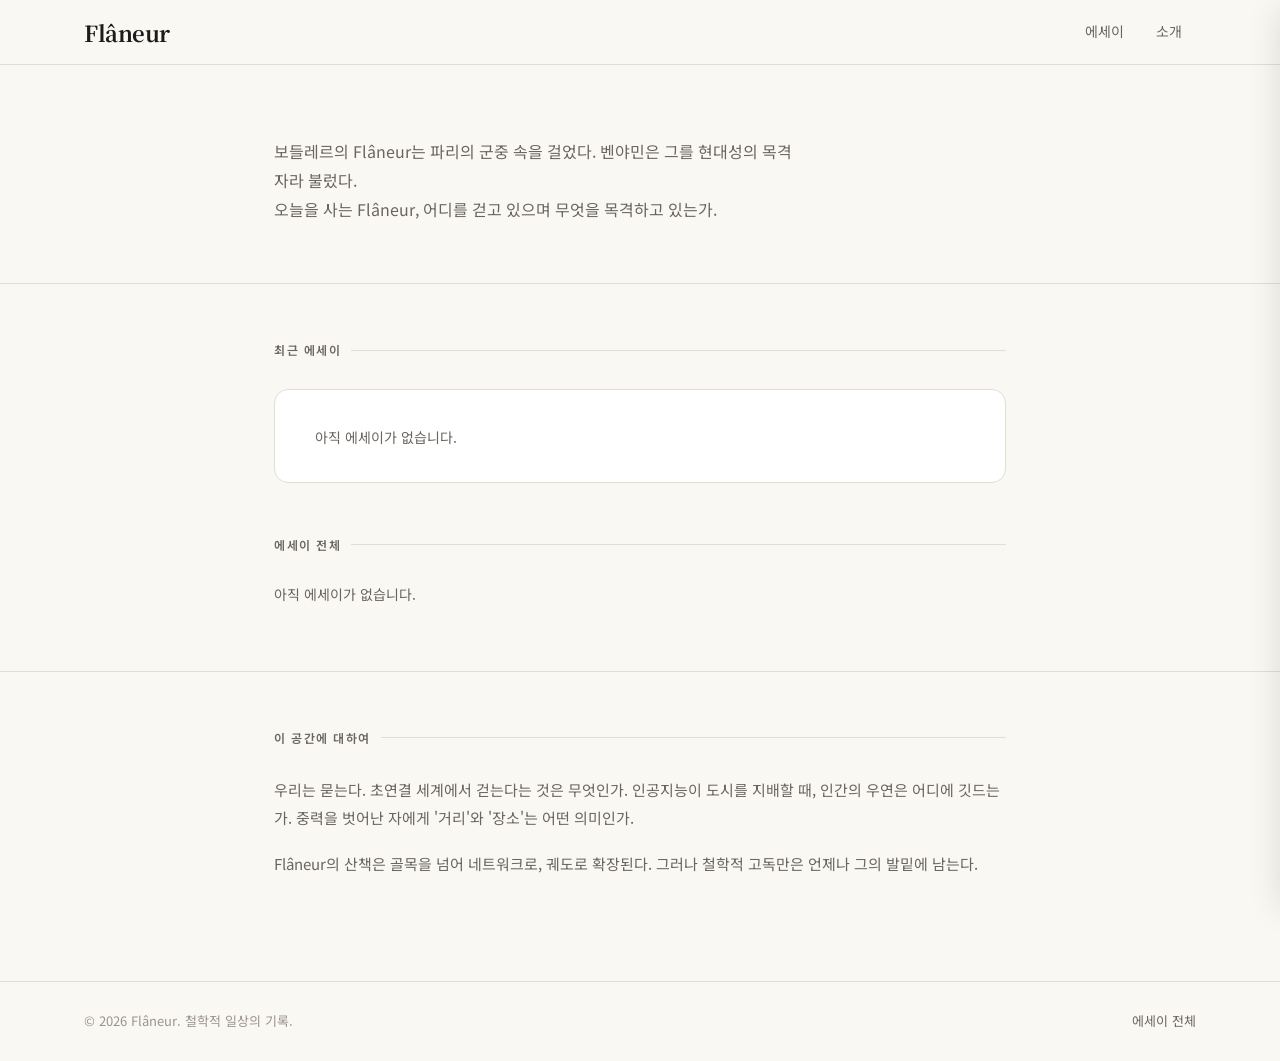
==== index.html @ 1e52bfc0 "자동 커밋 — 2026-04-05 10:35" ====
<!DOCTYPE html>
<html lang="ko">
<head>
  <meta charset="UTF-8">
  <meta name="viewport" content="width=device-width, initial-scale=1.0">
  <title>Flâneur — 철학적 일상의 기록</title>
  <meta name="description" content="일상과 철학이 만나는 곳. 한 사람의 철학적 산책 기록.">
  <link rel="stylesheet" href="css/style.css">
</head>
<body>

<!-- ── 헤더 ── -->
<header class="site-header">
  <div class="container">
    <button class="site-logo" id="logo-btn" title="로고를 3번 클릭하면 운영자 모드">
      <span class="site-logo__kr">Flâneur</span>
    </button>

    <!-- 공개 네비게이션 -->
    <nav class="site-nav" id="nav-public">
      <a href="#essay-archive" class="nav-link">에세이</a>
      <a href="#about" class="nav-link">소개</a>
    </nav>

    <!-- 운영자 네비게이션 (숨김) -->
    <nav class="site-nav" id="nav-owner" style="display:none">
      <span class="owner-badge">운영자 모드</span>
      <a href="index.html" class="nav-link active">이번 주</a>
      <a href="essay.html" class="nav-link nav-link--essay">에세이</a>
      <a href="write.html" class="nav-link">✍ 쓰기</a>
      <a href="admin.html" class="nav-link">관리</a>
      <button id="nav-saved" class="nav-link">저장함</button>
      <button id="exit-owner-btn" class="nav-link nav-link--exit">나가기</button>
    </nav>
  </div>
</header>

<!-- ══════════════════════════════════════════
     공개 화면 (방문자 기본)
══════════════════════════════════════════ -->
<div id="public-view">

  <!-- 인트로 -->
  <section class="flaneur-intro">
    <div class="container--narrow">
      <p class="flaneur-intro__desc">
        보들레르의 Flâneur는 파리의 군중 속을 걸었다. 벤야민은 그를 현대성의 목격자라 불렀다.
      </p>
      <p class="flaneur-intro__desc">
        오늘을 사는 Flâneur, 어디를 걷고 있으며 무엇을 목격하고 있는가.
      </p>
    </div>
  </section>

  <!-- 최신 에세이 -->
  <section class="latest-essay-section">
    <div class="container--narrow">
      <div class="section-label">
        <span class="section-label__title">최근 에세이</span>
        <div class="section-label__line"></div>
      </div>
      <div id="latest-essay-card" class="latest-essay-card">
        <div class="latest-essay-card__skeleton">불러오는 중…</div>
      </div>
    </div>
  </section>

  <!-- 에세이 아카이브 -->
  <section class="essay-archive-section" id="essay-archive">
    <div class="container--narrow">
      <div class="section-label">
        <span class="section-label__title">에세이 전체</span>
        <div class="section-label__line"></div>
      </div>
      <div id="essay-archive-list">
        <div style="color:var(--text-muted);font-size:14px;padding:20px 0">불러오는 중…</div>
      </div>
    </div>
  </section>

  <!-- 소개 -->
  <section class="about-section" id="about">
    <div class="container--narrow">
      <div class="section-label">
        <span class="section-label__title">이 공간에 대하여</span>
        <div class="section-label__line"></div>
      </div>
      <div class="about-text">
        <p>우리는 묻는다. 초연결 세계에서 걷는다는 것은 무엇인가. 인공지능이 도시를 지배할 때, 인간의 우연은 어디에 깃드는가. 중력을 벗어난 자에게 '거리'와 '장소'는 어떤 의미인가.</p>
        <p>Flâneur의 산책은 골목을 넘어 네트워크로, 궤도로 확장된다. 그러나 철학적 고독만은 언제나 그의 발밑에 남는다.</p>
      </div>
    </div>
  </section>

</div><!-- /public-view -->


<!-- ══════════════════════════════════════════
     운영자 화면 (PIN 인증 후)
══════════════════════════════════════════ -->
<div id="owner-view" style="display:none">

  <!-- 히어로 -->
  <section class="hero">
    <div class="container">
      <div class="hero__week" id="hero-week"></div>
      <h1 class="hero__theme" id="hero-theme"></h1>
      <p class="hero__sub">월요일부터 금요일까지, 소스에서 수집된 이번 주 소식입니다.</p>
      <div class="hero__meta">
        <span class="hero__count" id="hero-count"></span>
        <button class="saved-badge" id="saved-badge" style="display:none">
          <span>★</span><span>저장한 내용</span>
          <span class="count">0</span><span>개</span>
        </button>
      </div>
    </div>
  </section>

  <main>
    <div class="container">
      <!-- 요일 탭 -->
      <div class="day-tabs">
        <div class="day-tabs__list" id="day-tabs"></div>
      </div>

      <!-- 뉴스 그리드 -->
      <section class="news-section">
        <div class="news-grid" id="news-grid">
          <div class="empty-state">
            <div class="empty-state__icon">⏳</div>
            <div class="empty-state__text">소식을 불러오는 중입니다…</div>
          </div>
        </div>
      </section>

      <!-- 에세이 미리보기 -->
      <section class="essay-section">
        <div class="section-label">
          <span class="section-label__title">이번 주 에세이</span>
          <div class="section-label__line"></div>
        </div>
        <div class="essay-card" id="essay-card">
          <div class="essay-card__content">
            <div class="essay-card__label"></div>
            <h2 class="essay-card__title"></h2>
            <p class="essay-card__subtitle"></p>
            <p class="essay-card__excerpt"></p>
            <div class="essay-card__meta"></div>
          </div>
          <div class="essay-card__arrow">→</div>
        </div>
      </section>
    </div>
  </main>

</div><!-- /owner-view -->


<!-- ── 뉴스 모달 ── -->
<div class="modal-overlay" id="modal-overlay" role="dialog" aria-modal="true">
  <div class="modal">
    <button class="modal-close" id="modal-close">✕</button>
    <div class="modal-meta">
      <span class="modal-day"></span>
      <span style="color:var(--border)">·</span>
      <span class="modal-source"></span>
    </div>
    <h2 class="modal-title"></h2>
    <div class="modal-body"></div>
    <div class="modal-actions">
      <button class="btn btn--primary" id="modal-source-btn">원문 보기 →</button>
      <button class="btn btn--ghost" onclick="document.getElementById('modal-overlay').classList.remove('open');document.body.style.overflow=''">닫기</button>
    </div>
  </div>
</div>

<!-- ── 구절 저장 툴팁 ── -->
<div class="clip-tooltip" id="clip-tooltip" style="display:none">
  <button id="clip-save-btn">✦ 구절 저장</button>
</div>

<!-- ── 저장함 패널 ── -->
<aside class="saved-panel" id="saved-panel">
  <div class="saved-panel__header">
    <h2 class="saved-panel__title">저장한 내용</h2>
    <button class="modal-close" id="saved-panel-close">✕</button>
  </div>
  <div class="saved-panel__body" id="saved-panel-body">
    <div class="saved-empty">아직 저장한 내용이 없습니다.</div>
  </div>
  <div class="saved-panel__footer">
    <a href="saved.html" class="btn btn--outline" style="width:100%;justify-content:center">저장 목록 전체 보기</a>
  </div>
</aside>

<!-- ── PIN 모달 ── -->
<div class="pin-overlay" id="pin-overlay">
  <div class="pin-modal">
    <button class="modal-close" id="pin-close">✕</button>
    <div class="pin-modal__icon">🗝</div>
    <h2 class="pin-modal__title">운영자 모드</h2>
    <p class="pin-modal__desc">PIN을 입력하면 이번 주 소식 피드를 볼 수 있습니다.</p>
    <input type="password" class="pin-input" id="pin-input"
      placeholder="PIN 입력" maxlength="8" inputmode="numeric" autocomplete="off">
    <p class="pin-error" id="pin-error"></p>
    <button class="btn btn--primary" id="pin-submit" style="width:100%;justify-content:center">확인</button>
  </div>
</div>

<!-- ── 푸터 ── -->
<footer class="site-footer">
  <div class="container">
    <p class="footer-copy">© 2026 Flâneur. 철학적 일상의 기록.</p>
    <nav class="footer-nav">
      <a href="essay.html">에세이 전체</a>
    </nav>
  </div>
</footer>

<div class="toast" id="toast"></div>

<script src="js/main.js"></script>
</body>
</html>
---- css/style.css ----
/* =========================================
   플라뇌르 — 글로벌 스타일
   ========================================= */

@import url('https://fonts.googleapis.com/css2?family=Noto+Serif+KR:wght@400;600;700&family=Noto+Sans+KR:wght@300;400;500&display=swap');

:root {
  --bg:         #faf8f3;
  --bg-card:    #ffffff;
  --bg-subtle:  #f2efe8;
  --text:       #1c1c1c;
  --text-muted: #6b6560;
  --text-light: #9b948c;
  --accent:     #2d5a27;
  --accent-lt:  #4a7c43;
  --gold:       #8b6914;
  --gold-lt:    #c4951e;
  --border:     #e2ddd5;
  --border-lt:  #ede9e1;
  --france:     #002395;
  --germany:    #d00;
  --italy:      #009246;
  --uk:         #012169;
  --usa:        #b22234;
  --essay:      #5c3d8f;
  --shadow-sm:  0 1px 4px rgba(0,0,0,.06);
  --shadow:     0 4px 16px rgba(0,0,0,.08);
  --shadow-lg:  0 8px 32px rgba(0,0,0,.12);
  --radius:     8px;
  --radius-lg:  14px;
  --font-serif: 'Noto Serif KR', Georgia, serif;
  --font-sans:  'Noto Sans KR', system-ui, sans-serif;
  --transition: 0.2s ease;
}

*, *::before, *::after { box-sizing: border-box; margin: 0; padding: 0; }

html { scroll-behavior: smooth; }

body {
  font-family: var(--font-sans);
  background: var(--bg);
  color: var(--text);
  line-height: 1.7;
  font-size: 15px;
  -webkit-font-smoothing: antialiased;
}

a { color: inherit; text-decoration: none; }
button { cursor: pointer; border: none; background: none; font-family: inherit; }
img { max-width: 100%; }

/* ── 레이아웃 ── */
.container { max-width: 1160px; margin: 0 auto; padding: 0 24px; }
.container--narrow { max-width: 780px; margin: 0 auto; padding: 0 24px; }

/* ── 헤더 ── */
.site-header {
  background: var(--bg);
  border-bottom: 1px solid var(--border);
  position: sticky; top: 0; z-index: 100;
  backdrop-filter: blur(8px);
  background: rgba(250,248,243,.92);
}
.site-header .container {
  display: flex; align-items: center;
  justify-content: space-between;
  height: 64px;
}
.site-logo {
  display: flex; align-items: baseline; gap: 10px;
}
.site-logo__kr {
  font-family: var(--font-serif);
  font-size: 22px; font-weight: 700;
  color: var(--text);
  letter-spacing: -.5px;
}
.site-logo__fr {
  font-size: 12px; color: var(--text-muted);
  font-style: italic; letter-spacing: .5px;
}
.site-nav { display: flex; align-items: center; gap: 4px; }
.nav-link {
  padding: 6px 14px; border-radius: 20px;
  font-size: 14px; color: var(--text-muted);
  transition: var(--transition);
}
.nav-link:hover, .nav-link.active {
  background: var(--bg-subtle);
  color: var(--text);
}
.nav-link--essay { color: var(--essay); }
.nav-link--essay:hover { background: #f0ebf8; }

/* ── 히어로 ── */
.hero {
  padding: 52px 0 40px;
  border-bottom: 1px solid var(--border);
}
.hero__week {
  font-size: 12px; font-weight: 500;
  text-transform: uppercase; letter-spacing: 1.5px;
  color: var(--accent); margin-bottom: 10px;
}
.hero__theme {
  font-family: var(--font-serif);
  font-size: clamp(26px, 4vw, 38px);
  font-weight: 700; line-height: 1.25;
  color: var(--text); margin-bottom: 12px;
  max-width: 680px;
}
.hero__sub {
  font-size: 15px; color: var(--text-muted);
  max-width: 540px;
}
.hero__meta {
  margin-top: 20px; display: flex;
  align-items: center; gap: 20px; flex-wrap: wrap;
}
.hero__count {
  font-size: 13px; color: var(--text-muted);
  display: flex; align-items: center; gap: 6px;
}
.hero__count strong { color: var(--accent); font-size: 15px; }
.saved-badge {
  display: flex; align-items: center; gap: 6px;
  font-size: 13px; color: var(--gold);
  padding: 4px 12px; border-radius: 20px;
  border: 1px solid var(--gold-lt);
  background: #fdf8ec; cursor: pointer;
  transition: var(--transition);
}
.saved-badge:hover { background: #faefd4; }
.saved-badge .count { font-weight: 600; }

/* ── 요일 탭 ── */
.day-tabs {
  padding: 24px 0 0;
}
.day-tabs__list {
  display: flex; gap: 4px; flex-wrap: wrap;
  border-bottom: 1px solid var(--border);
  padding-bottom: 0;
}
.day-tab {
  padding: 10px 18px; border-radius: 8px 8px 0 0;
  font-size: 14px; font-weight: 500;
  color: var(--text-muted); position: relative;
  border: 1px solid transparent;
  border-bottom: none; margin-bottom: -1px;
  transition: var(--transition);
}
.day-tab:hover { background: var(--bg-subtle); color: var(--text); }
.day-tab.active {
  background: var(--bg-card);
  color: var(--text);
  border-color: var(--border);
  border-bottom-color: var(--bg-card);
}
.day-tab__flag { font-size: 16px; margin-right: 4px; }

/* ── 뉴스 그리드 ── */
.news-section { padding: 32px 0 60px; }
.news-grid {
  display: grid;
  grid-template-columns: repeat(auto-fill, minmax(320px, 1fr));
  gap: 20px;
}

/* ── 뉴스 카드 ── */
.news-card {
  background: var(--bg-card);
  border: 1px solid var(--border);
  border-radius: var(--radius-lg);
  padding: 22px 22px 18px;
  cursor: pointer;
  transition: var(--transition);
  position: relative;
  display: flex; flex-direction: column;
  gap: 12px;
}
.news-card:hover {
  border-color: var(--border);
  box-shadow: var(--shadow);
  transform: translateY(-2px);
}
.news-card.saved {
  border-color: var(--gold-lt);
  background: #fffdf6;
}

.card-header {
  display: flex; align-items: center;
  justify-content: space-between;
}
.card-source {
  display: flex; align-items: center; gap: 7px;
  font-size: 12px; font-weight: 500;
  color: var(--text-muted);
}
.card-source__flag { font-size: 15px; }
.card-source__dot {
  width: 4px; height: 4px; border-radius: 50%;
  background: var(--border);
}
.card-country {
  font-size: 11px; font-weight: 500;
  padding: 2px 8px; border-radius: 10px;
  letter-spacing: .3px;
}
.card-country--france  { background: #e8ecf5; color: var(--france); }
.card-country--germany { background: #fce8e8; color: var(--germany); }
.card-country--italy   { background: #e6f4ec; color: var(--italy); }
.card-country--uk      { background: #e6eaf5; color: var(--uk); }
.card-country--usa     { background: #fdeaec; color: var(--usa); }

.save-btn {
  width: 32px; height: 32px;
  border-radius: 50%; border: 1px solid var(--border);
  background: var(--bg); color: var(--text-muted);
  display: flex; align-items: center; justify-content: center;
  font-size: 14px; flex-shrink: 0;
  transition: var(--transition);
}
.save-btn:hover { border-color: var(--gold-lt); color: var(--gold); background: #fdf8ec; }
.save-btn.saved { background: var(--gold); border-color: var(--gold); color: #fff; }

.card-title {
  font-family: var(--font-serif);
  font-size: 16px; font-weight: 600;
  line-height: 1.4; color: var(--text);
}
.card-summary {
  font-size: 14px; line-height: 1.65;
  color: var(--text-muted);
  display: -webkit-box;
  -webkit-line-clamp: 3;
  -webkit-box-orient: vertical;
  overflow: hidden;
}
.card-tags {
  display: flex; gap: 6px; flex-wrap: wrap;
  margin-top: auto;
}
.tag {
  font-size: 11px; font-weight: 500;
  padding: 3px 9px; border-radius: 10px;
  background: var(--bg-subtle);
  color: var(--text-muted);
}
.card-footer {
  display: flex; align-items: center;
  justify-content: space-between;
  padding-top: 10px;
  border-top: 1px solid var(--border-lt);
}
.read-more {
  font-size: 13px; font-weight: 500;
  color: var(--accent);
  display: flex; align-items: center; gap: 4px;
}
.read-more svg { width: 14px; height: 14px; }

/* ── 모달 ── */
.modal-overlay {
  position: fixed; inset: 0;
  background: rgba(28,28,28,.55);
  backdrop-filter: blur(4px);
  z-index: 200;
  display: flex; align-items: flex-start;
  justify-content: center;
  padding: 40px 20px;
  overflow-y: auto;
  opacity: 0; visibility: hidden;
  transition: var(--transition);
}
.modal-overlay.open { opacity: 1; visibility: visible; }

.modal {
  background: var(--bg-card);
  border-radius: var(--radius-lg);
  width: 100%; max-width: 700px;
  padding: 40px 44px 44px;
  position: relative;
  transform: translateY(20px);
  transition: var(--transition);
  box-shadow: var(--shadow-lg);
}
.modal-overlay.open .modal { transform: translateY(0); }

.modal-close {
  position: absolute; top: 18px; right: 18px;
  width: 36px; height: 36px; border-radius: 50%;
  background: var(--bg-subtle); color: var(--text-muted);
  display: flex; align-items: center; justify-content: center;
  font-size: 18px; line-height: 1;
  transition: var(--transition);
}
.modal-close:hover { background: var(--border); color: var(--text); }

.modal-meta {
  display: flex; align-items: center; gap: 10px;
  margin-bottom: 20px; flex-wrap: wrap;
}
.modal-day {
  font-size: 12px; font-weight: 500;
  color: var(--text-light); letter-spacing: .5px;
}
.modal-source {
  font-size: 12px; color: var(--text-muted);
  display: flex; align-items: center; gap: 5px;
}
.modal-title {
  font-family: var(--font-serif);
  font-size: clamp(20px, 3vw, 26px);
  font-weight: 700; line-height: 1.3;
  color: var(--text); margin-bottom: 16px;
}
.modal-body {
  font-size: 15px; line-height: 1.85;
  color: var(--text);
  white-space: pre-line;
  margin-bottom: 28px;
}
.modal-actions {
  display: flex; align-items: center;
  gap: 12px; flex-wrap: wrap;
  padding-top: 20px;
  border-top: 1px solid var(--border);
}
.btn {
  display: inline-flex; align-items: center; gap: 7px;
  padding: 10px 20px; border-radius: 8px;
  font-size: 14px; font-weight: 500;
  transition: var(--transition);
}
.btn--primary {
  background: var(--accent); color: #fff;
}
.btn--primary:hover { background: var(--accent-lt); }
.btn--outline {
  border: 1px solid var(--border);
  color: var(--text-muted);
  background: var(--bg);
}
.btn--outline:hover { border-color: var(--gold-lt); color: var(--gold); background: #fdf8ec; }
.btn--outline.saved {
  border-color: var(--gold); color: var(--gold);
  background: #fdf8ec;
}
.btn--ghost { color: var(--text-muted); }
.btn--ghost:hover { color: var(--text); }

/* ── 에세이 섹션 ── */
.essay-section {
  padding: 48px 0;
  border-top: 2px solid var(--border);
}
.section-label {
  display: flex; align-items: center; gap: 10px;
  margin-bottom: 28px;
}
.section-label__title {
  font-size: 12px; font-weight: 600;
  text-transform: uppercase; letter-spacing: 1.5px;
  color: var(--text-muted);
}
.section-label__line {
  flex: 1; height: 1px; background: var(--border);
}

.essay-card {
  background: var(--bg-card);
  border: 1px solid var(--border);
  border-radius: var(--radius-lg);
  padding: 32px 36px;
  display: grid; grid-template-columns: 1fr auto;
  gap: 20px; align-items: start;
  cursor: pointer; transition: var(--transition);
}
.essay-card:hover {
  box-shadow: var(--shadow);
  border-color: #d4c8f0;
}
.essay-card__label {
  font-size: 11px; font-weight: 600;
  letter-spacing: 1px; text-transform: uppercase;
  color: var(--essay); margin-bottom: 8px;
}
.essay-card__title {
  font-family: var(--font-serif);
  font-size: 22px; font-weight: 700;
  line-height: 1.3; color: var(--text);
  margin-bottom: 6px;
}
.essay-card__subtitle {
  font-size: 14px; color: var(--text-muted);
  line-height: 1.5; margin-bottom: 16px;
}
.essay-card__excerpt {
  font-size: 14px; line-height: 1.7;
  color: var(--text-muted);
  display: -webkit-box;
  -webkit-line-clamp: 3;
  -webkit-box-orient: vertical;
  overflow: hidden;
}
.essay-card__meta {
  font-size: 12px; color: var(--text-light);
  margin-top: 16px;
}
.essay-card__arrow {
  width: 44px; height: 44px; border-radius: 50%;
  background: var(--bg-subtle); color: var(--essay);
  display: flex; align-items: center; justify-content: center;
  font-size: 18px; flex-shrink: 0;
  align-self: center;
  transition: var(--transition);
}
.essay-card:hover .essay-card__arrow {
  background: #f0ebf8;
}

/* ── 저장함 패널 ── */
.saved-panel {
  position: fixed; top: 0; right: 0;
  width: 380px; height: 100vh;
  background: var(--bg-card);
  border-left: 1px solid var(--border);
  z-index: 150;
  transform: translateX(100%);
  transition: transform 0.3s ease;
  display: flex; flex-direction: column;
  box-shadow: var(--shadow-lg);
}
.saved-panel.open { transform: translateX(0); }

.saved-panel__header {
  padding: 24px 24px 18px;
  border-bottom: 1px solid var(--border);
  display: flex; align-items: center;
  justify-content: space-between;
}
.saved-panel__title {
  font-family: var(--font-serif);
  font-size: 18px; font-weight: 700;
}
.saved-panel__body {
  flex: 1; overflow-y: auto;
  padding: 16px;
  display: flex; flex-direction: column; gap: 10px;
}
.saved-item {
  background: var(--bg);
  border: 1px solid var(--border);
  border-radius: var(--radius);
  padding: 14px 16px;
  cursor: pointer;
  transition: var(--transition);
  position: relative;
}
.saved-item:hover { border-color: var(--gold-lt); background: #fffdf6; }
.saved-item__source {
  font-size: 11px; color: var(--text-light);
  margin-bottom: 4px;
}
.saved-item__clip {
  font-size: 13px; color: var(--text);
  line-height: 1.6;
  border-left: 3px solid var(--gold-lt);
  padding-left: 10px;
  margin: 6px 0 6px;
  font-style: italic;
}
.saved-item__title {
  font-size: 12px; font-weight: 400;
  color: var(--text-muted); margin-top: 4px;
}
.saved-item__remove {
  position: absolute; top: 10px; right: 10px;
  width: 24px; height: 24px; border-radius: 50%;
  background: var(--bg-subtle); color: var(--text-light);
  display: flex; align-items: center; justify-content: center;
  font-size: 12px; transition: var(--transition);
}
.saved-item__remove:hover { background: #fee2e2; color: #dc2626; }
.saved-empty {
  text-align: center; padding: 40px 20px;
  color: var(--text-muted); font-size: 14px;
}
.saved-panel__footer {
  padding: 16px;
  border-top: 1px solid var(--border);
}

/* ── 구절 저장 툴팁 ── */
.clip-tooltip {
  position: fixed;
  z-index: 9999;
  transform: translateX(-50%);
  background: var(--accent);
  border-radius: 20px;
  padding: 7px 16px;
  box-shadow: 0 4px 12px rgba(0,0,0,0.2);
  pointer-events: auto;
}
.clip-tooltip::after {
  content: '';
  position: absolute;
  top: 100%; left: 50%;
  transform: translateX(-50%);
  border: 6px solid transparent;
  border-top-color: var(--accent);
}
.clip-tooltip button {
  color: #fff;
  font-size: 13px;
  font-weight: 600;
  white-space: nowrap;
  letter-spacing: 0.01em;
}

/* ── 에세이 페이지 ── */
.essay-page { padding: 60px 0 80px; }
.essay-back {
  display: inline-flex; align-items: center; gap: 6px;
  font-size: 14px; color: var(--text-muted);
  margin-bottom: 36px;
  transition: var(--transition);
}
.essay-back:hover { color: var(--text); }
.essay-header { margin-bottom: 36px; }
.essay-header__label {
  font-size: 11px; font-weight: 600;
  letter-spacing: 1px; text-transform: uppercase;
  color: var(--essay); margin-bottom: 12px;
}
.essay-header__title {
  font-family: var(--font-serif);
  font-size: clamp(26px, 4vw, 40px);
  font-weight: 700; line-height: 1.2;
  color: var(--text); margin-bottom: 10px;
}
.essay-header__subtitle {
  font-size: 17px; color: var(--text-muted);
  line-height: 1.5; margin-bottom: 16px;
}
.essay-header__meta {
  font-size: 13px; color: var(--text-light);
  display: flex; align-items: center; gap: 14px;
}
.essay-divider {
  width: 48px; height: 3px;
  background: var(--essay); border-radius: 2px;
  margin: 32px 0;
}
.essay-body {
  font-size: 16px; line-height: 2;
  color: var(--text); white-space: pre-line;
}
.essay-body p { margin-bottom: 1.6em; }

/* ── 글쓰기 에디터 ── */
.write-page { padding: 48px 0 80px; }
.write-page h1 {
  font-family: var(--font-serif);
  font-size: 28px; font-weight: 700;
  margin-bottom: 32px;
}
.form-group { margin-bottom: 22px; }
.form-label {
  display: block; font-size: 13px; font-weight: 500;
  color: var(--text-muted); margin-bottom: 7px;
}
.form-input, .form-textarea {
  width: 100%; padding: 12px 16px;
  border: 1px solid var(--border);
  border-radius: var(--radius);
  background: var(--bg-card); color: var(--text);
  font-family: var(--font-sans); font-size: 15px;
  transition: var(--transition);
}
.form-input:focus, .form-textarea:focus {
  outline: none;
  border-color: var(--essay);
  box-shadow: 0 0 0 3px rgba(92,61,143,.1);
}
.form-textarea {
  resize: vertical; min-height: 420px;
  line-height: 1.85;
}
.write-actions {
  display: flex; gap: 12px; margin-top: 28px;
}
.btn--save {
  background: var(--essay); color: #fff;
  padding: 12px 28px; font-size: 15px;
}
.btn--save:hover { background: #6d4fa8; }

/* ── 토스트 ── */
.toast {
  position: fixed; bottom: 28px; left: 50%;
  transform: translateX(-50%) translateY(20px);
  background: var(--text); color: #fff;
  padding: 12px 22px; border-radius: 24px;
  font-size: 14px; font-weight: 500;
  z-index: 300; opacity: 0;
  transition: all 0.25s ease;
  pointer-events: none;
}
.toast.show {
  opacity: 1; transform: translateX(-50%) translateY(0);
}

/* ── 빈 상태 ── */
.empty-state {
  text-align: center; padding: 60px 20px;
  color: var(--text-muted);
}
.empty-state__icon { font-size: 40px; margin-bottom: 12px; }
.empty-state__text { font-size: 15px; }

/* ── 푸터 ── */
.site-footer {
  border-top: 1px solid var(--border);
  padding: 28px 0;
  margin-top: 40px;
}
.site-footer .container {
  display: flex; align-items: center;
  justify-content: space-between; flex-wrap: wrap; gap: 12px;
}
.footer-copy {
  font-size: 13px; color: var(--text-light);
}
.footer-nav {
  display: flex; gap: 20px;
}
.footer-nav a {
  font-size: 13px; color: var(--text-muted);
  transition: var(--transition);
}
.footer-nav a:hover { color: var(--text); }

/* ── 공개 화면 — 인트로 ── */
.flaneur-intro {
  padding: 72px 0 60px;
  border-bottom: 1px solid var(--border);
}
.flaneur-intro__label {
  font-size: 11px; font-weight: 600;
  letter-spacing: 2px; text-transform: uppercase;
  color: var(--accent); margin-bottom: 16px;
}
.flaneur-intro__title {
  font-family: var(--font-serif);
  font-size: clamp(30px, 5vw, 48px);
  font-weight: 700; line-height: 1.2;
  color: var(--text); margin-bottom: 18px;
}
.flaneur-intro__desc {
  font-size: 16px; line-height: 1.8;
  color: var(--text-muted); max-width: 520px;
}

/* ── 공개 화면 — 최신 에세이 ── */
.latest-essay-section {
  padding: 56px 0 0;
}
.latest-essay-card {
  background: var(--bg-card);
  border: 1px solid var(--border);
  border-radius: var(--radius-lg);
  padding: 36px 40px 32px;
  cursor: pointer;
  transition: var(--transition);
  margin-bottom: 4px;
}
.latest-essay-card:hover {
  box-shadow: var(--shadow);
  border-color: #d4c8f0;
}
.latest-essay-card__skeleton {
  color: var(--text-muted); font-size: 14px; padding: 20px 0;
}
.latest-essay__label {
  font-size: 11px; font-weight: 600;
  letter-spacing: 1px; text-transform: uppercase;
  color: var(--essay); margin-bottom: 10px;
}
.latest-essay__title {
  font-family: var(--font-serif);
  font-size: clamp(20px, 3.5vw, 28px);
  font-weight: 700; line-height: 1.25;
  color: var(--text); margin-bottom: 8px;
}
.latest-essay__subtitle {
  font-size: 15px; color: var(--text-muted);
  line-height: 1.6; margin-bottom: 18px;
}
.latest-essay__excerpt {
  font-size: 15px; line-height: 1.8;
  color: var(--text-muted);
  display: -webkit-box;
  -webkit-line-clamp: 4;
  -webkit-box-orient: vertical;
  overflow: hidden;
  margin-bottom: 22px;
}
.latest-essay__footer {
  display: flex; align-items: center;
  justify-content: space-between; flex-wrap: wrap; gap: 12px;
  padding-top: 18px;
  border-top: 1px solid var(--border-lt);
}
.latest-essay__meta {
  font-size: 13px; color: var(--text-light);
}
.latest-essay__btn {
  display: inline-flex; align-items: center; gap: 6px;
  font-size: 14px; font-weight: 500;
  color: var(--essay);
  padding: 8px 18px; border-radius: 8px;
  border: 1px solid #d4c8f0;
  background: #f8f4ff;
  transition: var(--transition);
}
.latest-essay__btn:hover { background: #f0ebf8; border-color: #c4b8e8; }

/* ── 공개 화면 — 에세이 아카이브 ── */
.essay-archive-section {
  padding: 48px 0 64px;
}
.archive-list {
  display: flex; flex-direction: column; gap: 0;
}
.archive-item {
  display: flex; align-items: flex-start;
  gap: 20px; padding: 20px 0;
  border-bottom: 1px solid var(--border-lt);
  cursor: pointer;
  transition: var(--transition);
  text-decoration: none; color: inherit;
}
.archive-item:first-child { border-top: 1px solid var(--border-lt); }
.archive-item:hover { background: transparent; }
.archive-item:hover .archive-item__title { color: var(--essay); }
.archive-item--latest .archive-item__title { color: var(--essay); }
.archive-item__date {
  flex-shrink: 0; width: 80px;
  font-size: 12px; color: var(--text-light);
  padding-top: 2px;
}
.archive-item__body { flex: 1; }
.archive-item__title {
  font-family: var(--font-serif);
  font-size: 17px; font-weight: 600;
  line-height: 1.3; color: var(--text);
  margin-bottom: 4px;
  transition: var(--transition);
}
.archive-item__subtitle {
  font-size: 13px; color: var(--text-muted);
  line-height: 1.5;
}
.archive-item__arrow {
  flex-shrink: 0; font-size: 16px;
  color: var(--text-light); align-self: center;
  transition: var(--transition);
}
.archive-item:hover .archive-item__arrow { color: var(--essay); transform: translateX(3px); }

/* ── 공개 화면 — 소개 ── */
.about-section {
  padding: 56px 0 64px;
  border-top: 1px solid var(--border);
}
.about-text {
  display: flex; flex-direction: column; gap: 18px;
}
.about-text p {
  font-size: 15px; line-height: 1.85;
  color: var(--text-muted);
}

/* ── PIN 모달 ── */
.pin-overlay {
  position: fixed; inset: 0;
  background: rgba(28,28,28,.6);
  backdrop-filter: blur(6px);
  z-index: 250;
  display: flex; align-items: center; justify-content: center;
  padding: 24px;
  opacity: 0; visibility: hidden;
  transition: var(--transition);
}
.pin-overlay.open { opacity: 1; visibility: visible; }

.pin-modal {
  background: var(--bg-card);
  border-radius: var(--radius-lg);
  padding: 44px 40px 40px;
  width: 100%; max-width: 380px;
  position: relative;
  text-align: center;
  box-shadow: var(--shadow-lg);
  transform: translateY(16px);
  transition: var(--transition);
}
.pin-overlay.open .pin-modal { transform: translateY(0); }

.pin-modal__icon {
  font-size: 36px; margin-bottom: 16px;
  line-height: 1;
}
.pin-modal__title {
  font-family: var(--font-serif);
  font-size: 22px; font-weight: 700;
  margin-bottom: 8px;
}
.pin-modal__desc {
  font-size: 14px; color: var(--text-muted);
  line-height: 1.6; margin-bottom: 24px;
}
.pin-input {
  width: 100%; padding: 13px 16px;
  border: 1.5px solid var(--border);
  border-radius: var(--radius);
  background: var(--bg);
  font-size: 18px; letter-spacing: 6px;
  text-align: center; color: var(--text);
  font-family: var(--font-sans);
  transition: var(--transition);
  margin-bottom: 8px;
}
.pin-input:focus {
  outline: none;
  border-color: var(--accent);
  box-shadow: 0 0 0 3px rgba(45,90,39,.1);
}
.pin-error {
  font-size: 13px; color: #dc2626;
  min-height: 20px; margin-bottom: 14px;
}

/* ── 운영자 배지 / 나가기 버튼 ── */
.owner-badge {
  font-size: 11px; font-weight: 600;
  letter-spacing: .8px; text-transform: uppercase;
  color: var(--accent); padding: 4px 10px;
  border: 1px solid var(--accent);
  border-radius: 10px; margin-right: 4px;
  opacity: .8;
}
.nav-link--exit {
  color: var(--text-light);
  font-size: 13px;
}
.nav-link--exit:hover { color: #dc2626; background: #fee2e2; }

/* ── 반응형 ── */
@media (max-width: 768px) {
  .site-header .container { height: 56px; }
  .site-logo__fr { display: none; }
  .nav-link { padding: 6px 10px; font-size: 13px; }
  .hero { padding: 36px 0 28px; }
  .modal { padding: 28px 22px; }
  .essay-card { grid-template-columns: 1fr; }
  .essay-card__arrow { display: none; }
  .saved-panel { width: 100%; }
  .day-tab { padding: 8px 12px; font-size: 13px; }
  .news-grid { grid-template-columns: 1fr; }
  .flaneur-intro { padding: 48px 0 40px; }
  .latest-essay-card { padding: 24px 20px; }
  .archive-item { gap: 12px; }
  .archive-item__date { width: 60px; }
  .pin-modal { padding: 36px 24px 32px; }
  .owner-badge { display: none; }
}

@media (max-width: 480px) {
  .container { padding: 0 16px; }
  .modal { padding: 22px 18px; }
}

/* ── 스크롤바 ── */
::-webkit-scrollbar { width: 6px; }
::-webkit-scrollbar-track { background: transparent; }
::-webkit-scrollbar-thumb { background: var(--border); border-radius: 3px; }
::-webkit-scrollbar-thumb:hover { background: var(--text-light); }

/* ── 애니메이션 ── */
@keyframes fadeIn {
  from { opacity: 0; transform: translateY(8px); }
  to   { opacity: 1; transform: translateY(0); }
}
.animate-in { animation: fadeIn 0.3s ease forwards; }
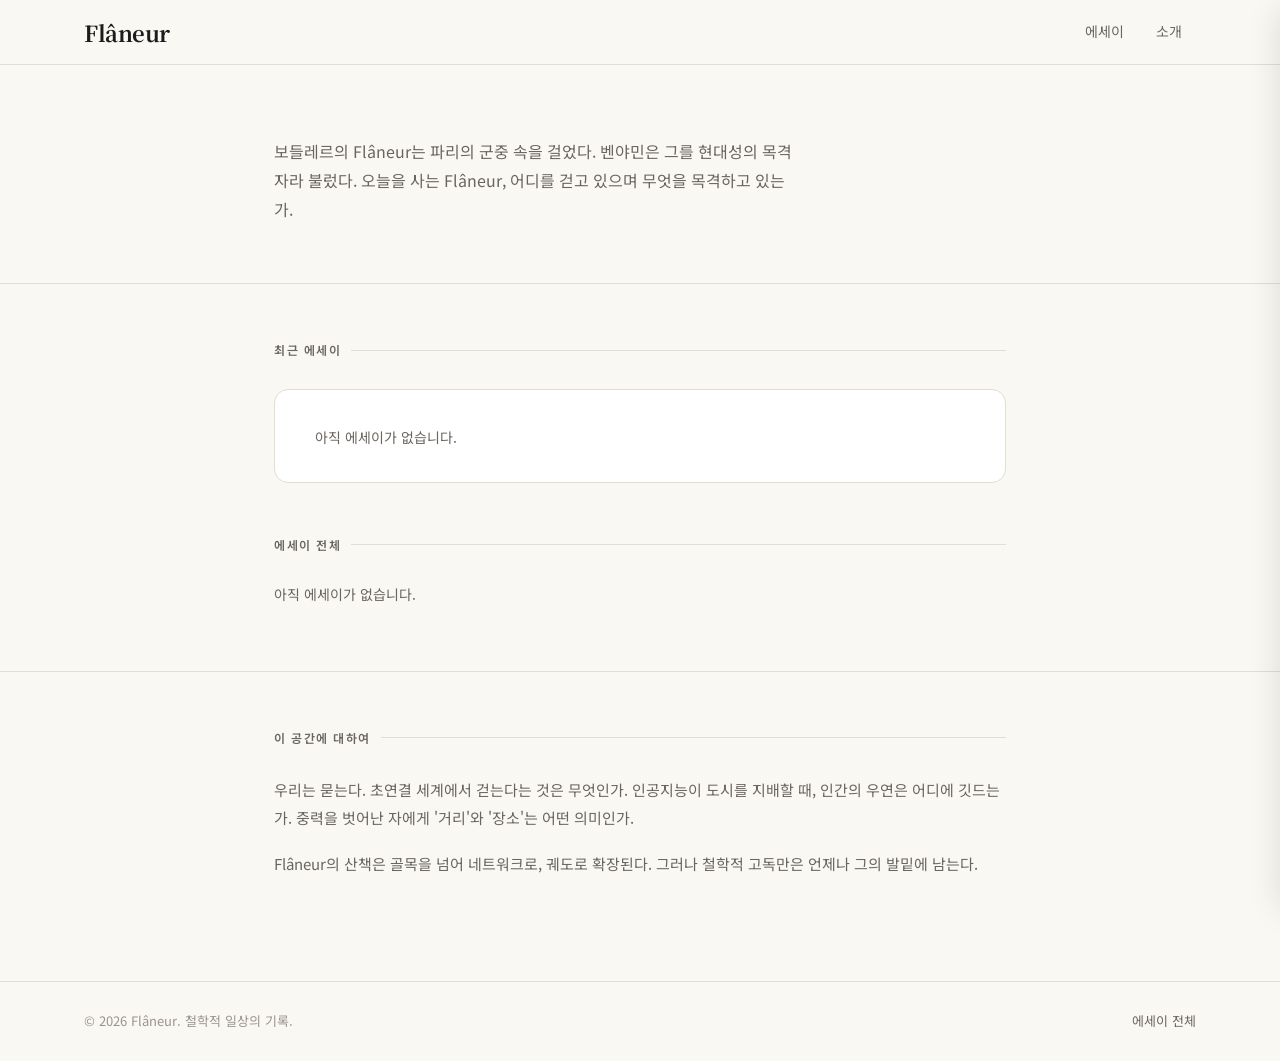
==== commit 7da2e340: "자동 커밋 — 2026-04-05 10:37" ====
--- a/index.html
+++ b/index.html
@@ -44,10 +44,7 @@
   <section class="flaneur-intro">
     <div class="container--narrow">
       <p class="flaneur-intro__desc">
-        보들레르의 Flâneur는 파리의 군중 속을 걸었다. 벤야민은 그를 현대성의 목격자라 불렀다.
-      </p>
-      <p class="flaneur-intro__desc">
-        오늘을 사는 Flâneur, 어디를 걷고 있으며 무엇을 목격하고 있는가.
+        보들레르의 Flâneur는 파리의 군중 속을 걸었다. 벤야민은 그를 현대성의 목격자라 불렀다. 오늘을 사는 Flâneur, 어디를 걷고 있으며 무엇을 목격하고 있는가.
       </p>
     </div>
   </section>
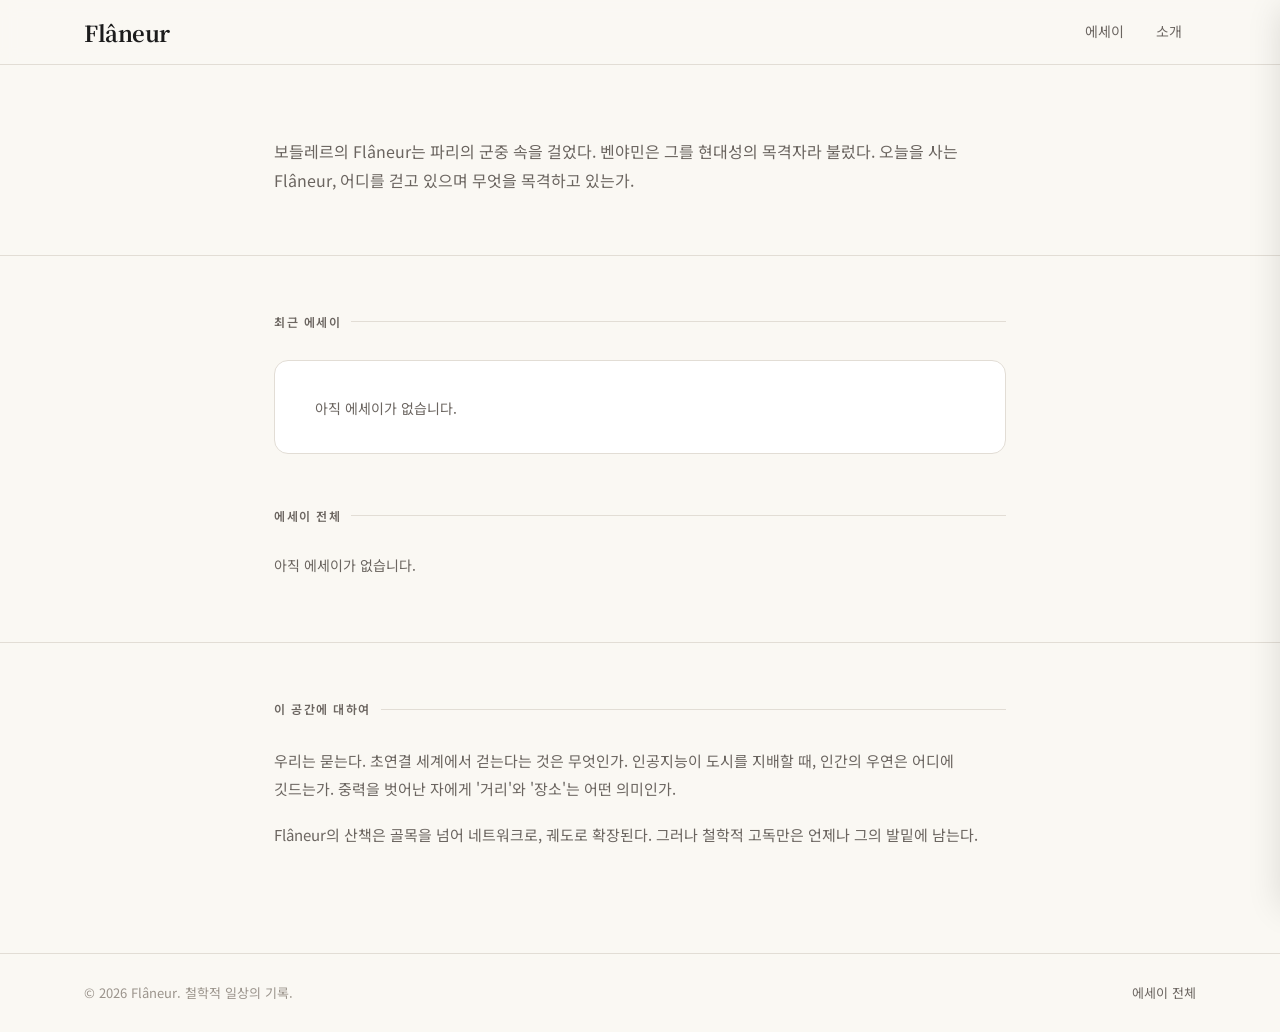
==== commit aebde8ee: "자동 커밋 — 2026-04-09 21:09" ====
--- a/index.html
+++ b/index.html
@@ -28,7 +28,6 @@
       <a href="index.html" class="nav-link active">이번 주</a>
       <a href="essay.html" class="nav-link nav-link--essay">에세이</a>
       <a href="write.html" class="nav-link">✍ 쓰기</a>
-      <a href="admin.html" class="nav-link">관리</a>
       <button id="nav-saved" class="nav-link">저장함</button>
       <button id="exit-owner-btn" class="nav-link nav-link--exit">나가기</button>
     </nav>
--- a/css/style.css
+++ b/css/style.css
@@ -662,7 +662,8 @@
 }
 .flaneur-intro__desc {
   font-size: 16px; line-height: 1.8;
-  color: var(--text-muted); max-width: 520px;
+  color: var(--text-muted);
+  word-break: keep-all; overflow-wrap: break-word;
 }
 
 /* ── 공개 화면 — 최신 에세이 ── */
@@ -783,6 +784,7 @@
 .about-text p {
   font-size: 15px; line-height: 1.85;
   color: var(--text-muted);
+  word-break: keep-all; overflow-wrap: break-word;
 }
 
 /* ── PIN 모달 ── */
@@ -882,6 +884,7 @@
 
 @media (max-width: 480px) {
   .container { padding: 0 16px; }
+  .container--narrow { padding: 0 16px; }
   .modal { padding: 22px 18px; }
 }
 
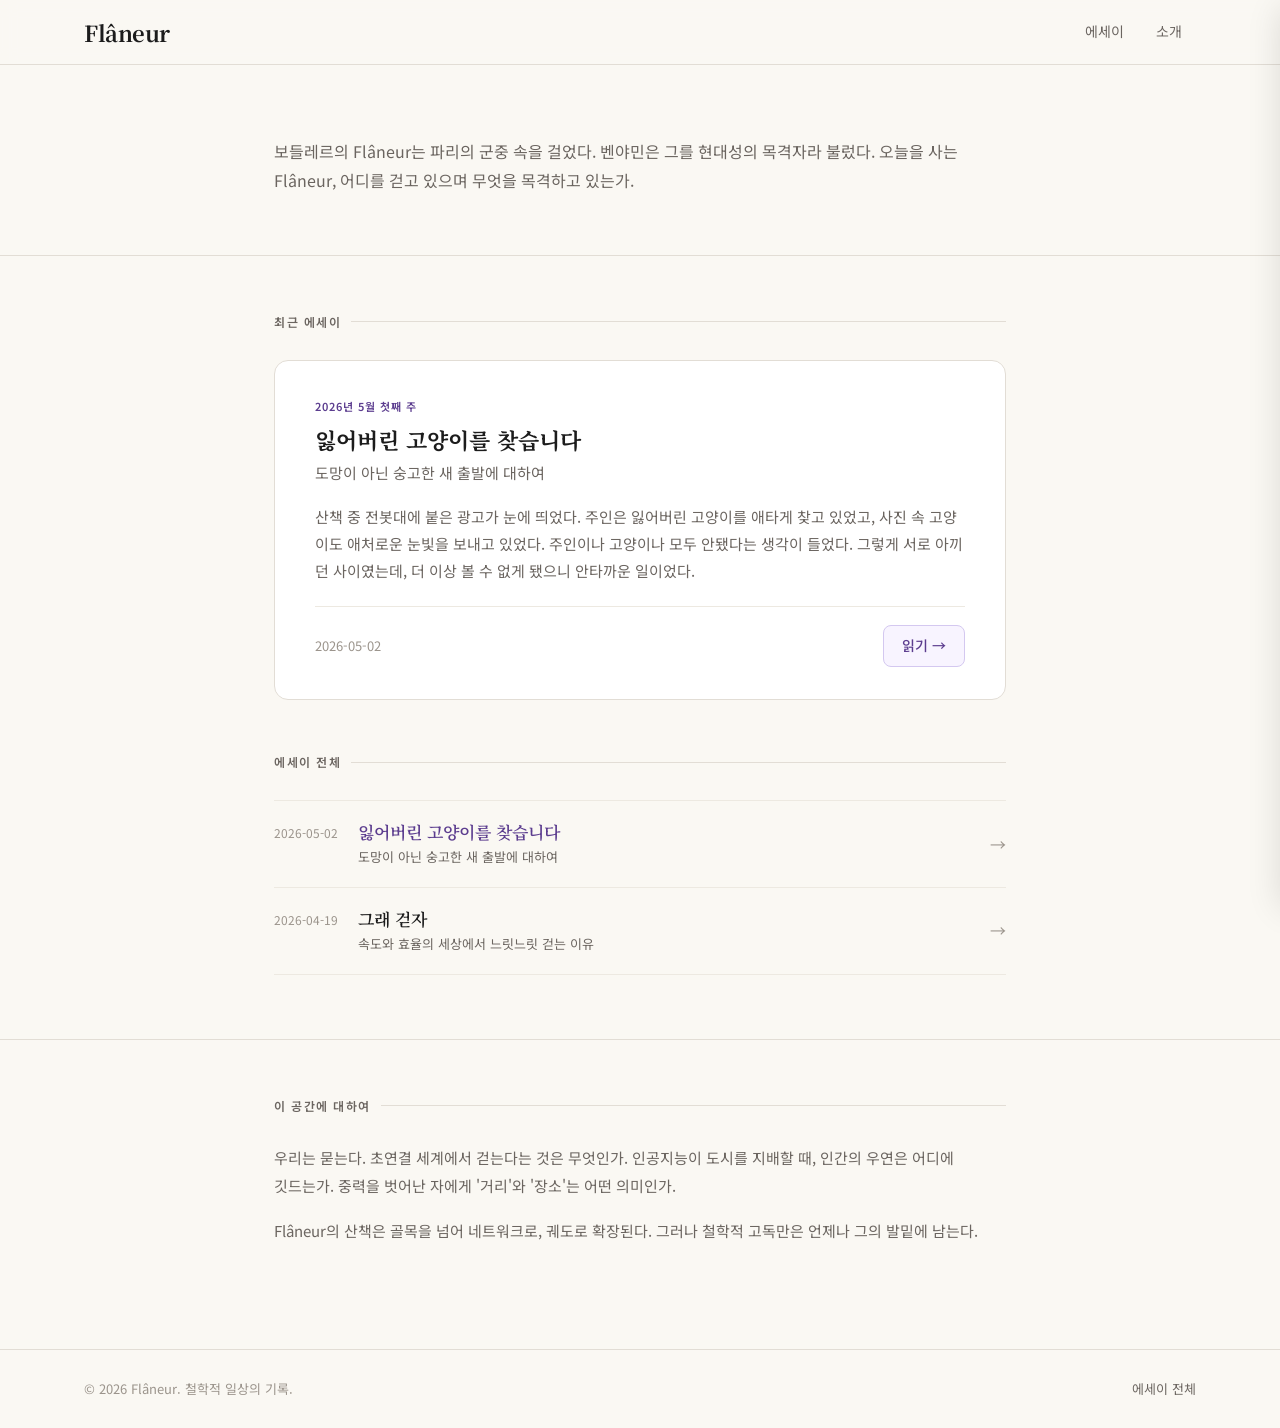
==== commit e8393b8b: "운영자 모드에서 에세이 미리보기 섹션 제거 Co-Authored-By: Claude Sonnet 4.6 <noreply@anthropic.com>" ====
--- a/index.html
+++ b/index.html
@@ -24,12 +24,12 @@
 
     <!-- 운영자 네비게이션 (숨김) -->
     <nav class="site-nav" id="nav-owner" style="display:none">
-      <span class="owner-badge">운영자 모드</span>
-      <a href="index.html" class="nav-link active">이번 주</a>
-      <a href="essay.html" class="nav-link nav-link--essay">에세이</a>
-      <a href="write.html" class="nav-link">✍ 쓰기</a>
-      <button id="nav-saved" class="nav-link">저장함</button>
-      <button id="exit-owner-btn" class="nav-link nav-link--exit">나가기</button>
+      <span class="owner-badge">운영자</span>
+      <a href="index.html" class="nav-link nav-icon-btn active" data-tooltip="이번 주">☰</a>
+      <a href="essay.html" class="nav-link nav-icon-btn nav-link--essay" data-tooltip="에세이">◎</a>
+      <a href="write.html" class="nav-link nav-icon-btn" data-tooltip="쓰기">✏</a>
+      <button id="nav-saved" class="nav-link nav-icon-btn" data-tooltip="저장함">★</button>
+      <button id="exit-owner-btn" class="nav-link nav-link--exit nav-icon-btn" data-tooltip="나가기">✕</button>
     </nav>
   </div>
 </header>
@@ -129,23 +129,6 @@
         </div>
       </section>
 
-      <!-- 에세이 미리보기 -->
-      <section class="essay-section">
-        <div class="section-label">
-          <span class="section-label__title">이번 주 에세이</span>
-          <div class="section-label__line"></div>
-        </div>
-        <div class="essay-card" id="essay-card">
-          <div class="essay-card__content">
-            <div class="essay-card__label"></div>
-            <h2 class="essay-card__title"></h2>
-            <p class="essay-card__subtitle"></p>
-            <p class="essay-card__excerpt"></p>
-            <div class="essay-card__meta"></div>
-          </div>
-          <div class="essay-card__arrow">→</div>
-        </div>
-      </section>
     </div>
   </main>
 
--- a/css/style.css
+++ b/css/style.css
@@ -477,14 +477,50 @@
   font-size: 12px; font-weight: 400;
   color: var(--text-muted); margin-top: 4px;
 }
+.saved-item.editing { cursor: default; }
+.saved-item__btns {
+  position: absolute; top: 10px; right: 10px;
+  display: flex; gap: 4px;
+}
+.saved-item__edit,
 .saved-item__remove {
-  position: absolute; top: 10px; right: 10px;
   width: 24px; height: 24px; border-radius: 50%;
   background: var(--bg-subtle); color: var(--text-light);
   display: flex; align-items: center; justify-content: center;
   font-size: 12px; transition: var(--transition);
 }
+.saved-item__edit:hover { background: #e0f0ff; color: #2563eb; }
 .saved-item__remove:hover { background: #fee2e2; color: #dc2626; }
+.saved-item__textarea {
+  width: 100%; box-sizing: border-box;
+  font-family: inherit;
+  font-size: 13px; color: var(--text);
+  background: var(--bg-subtle);
+  border: 1px solid var(--accent);
+  border-radius: var(--radius);
+  padding: 8px 10px;
+  resize: vertical; line-height: 1.6;
+  min-height: 90px;
+  transition: border-color 0.15s;
+}
+.saved-item__textarea:focus { outline: none; }
+.saved-item__edit-actions {
+  display: flex; gap: 6px; justify-content: flex-end;
+  margin-top: 8px;
+}
+.saved-item__save {
+  padding: 5px 14px;
+  background: var(--accent); color: #fff;
+  border-radius: var(--radius);
+  font-size: 12px; font-weight: 600; cursor: pointer;
+}
+.saved-item__cancel {
+  padding: 5px 12px;
+  background: var(--bg-subtle);
+  border: 1px solid var(--border);
+  border-radius: var(--radius);
+  font-size: 12px; color: var(--text-muted); cursor: pointer;
+}
 .saved-empty {
   text-align: center; padding: 40px 20px;
   color: var(--text-muted); font-size: 14px;
@@ -693,9 +729,10 @@
 }
 .latest-essay__title {
   font-family: var(--font-serif);
-  font-size: clamp(20px, 3.5vw, 28px);
+  font-size: clamp(18px, 2.5vw, 22px);
   font-weight: 700; line-height: 1.25;
   color: var(--text); margin-bottom: 8px;
+  word-break: keep-all; overflow-wrap: break-word;
 }
 .latest-essay__subtitle {
   font-size: 15px; color: var(--text-muted);
@@ -750,21 +787,24 @@
 .archive-item:hover .archive-item__title { color: var(--essay); }
 .archive-item--latest .archive-item__title { color: var(--essay); }
 .archive-item__date {
-  flex-shrink: 0; width: 80px;
+  flex-shrink: 0; width: auto;
   font-size: 12px; color: var(--text-light);
   padding-top: 2px;
-}
-.archive-item__body { flex: 1; }
+  white-space: nowrap;
+}
+.archive-item__body { flex: 1; min-width: 0; }
 .archive-item__title {
   font-family: var(--font-serif);
   font-size: 17px; font-weight: 600;
   line-height: 1.3; color: var(--text);
   margin-bottom: 4px;
   transition: var(--transition);
+  word-break: keep-all; overflow-wrap: break-word;
 }
 .archive-item__subtitle {
   font-size: 13px; color: var(--text-muted);
   line-height: 1.5;
+  word-break: keep-all; overflow-wrap: break-word;
 }
 .archive-item__arrow {
   flex-shrink: 0; font-size: 16px;
@@ -861,6 +901,34 @@
   font-size: 13px;
 }
 .nav-link--exit:hover { color: #dc2626; background: #fee2e2; }
+
+/* ── 아이콘 버튼 (운영자 모드) ── */
+.nav-icon-btn {
+  position: relative;
+  width: 34px; height: 34px;
+  padding: 0;
+  display: inline-flex; align-items: center; justify-content: center;
+  font-size: 15px;
+  border-radius: 50%;
+}
+.nav-icon-btn::after {
+  content: attr(data-tooltip);
+  position: absolute;
+  top: calc(100% + 8px);
+  left: 50%;
+  transform: translateX(-50%);
+  background: var(--text);
+  color: #fff;
+  font-size: 11px;
+  padding: 3px 8px;
+  border-radius: 4px;
+  white-space: nowrap;
+  opacity: 0;
+  pointer-events: none;
+  transition: opacity .15s;
+  z-index: 200;
+}
+.nav-icon-btn:hover::after { opacity: 1; }
 
 /* ── 반응형 ── */
 @media (max-width: 768px) {
@@ -877,7 +945,7 @@
   .flaneur-intro { padding: 48px 0 40px; }
   .latest-essay-card { padding: 24px 20px; }
   .archive-item { gap: 12px; }
-  .archive-item__date { width: 60px; }
+  .archive-item__date { width: auto; }
   .pin-modal { padding: 36px 24px 32px; }
   .owner-badge { display: none; }
 }
@@ -899,4 +967,7 @@
   from { opacity: 0; transform: translateY(8px); }
   to   { opacity: 1; transform: translateY(0); }
 }
-.animate-in { animation: fadeIn 0.3s ease forwards; }
+.animate-in { animation: fadeIn 0.3s ease both; }
+@media (prefers-reduced-motion: reduce) {
+  .animate-in { animation: none; opacity: 1; transform: none; }
+}
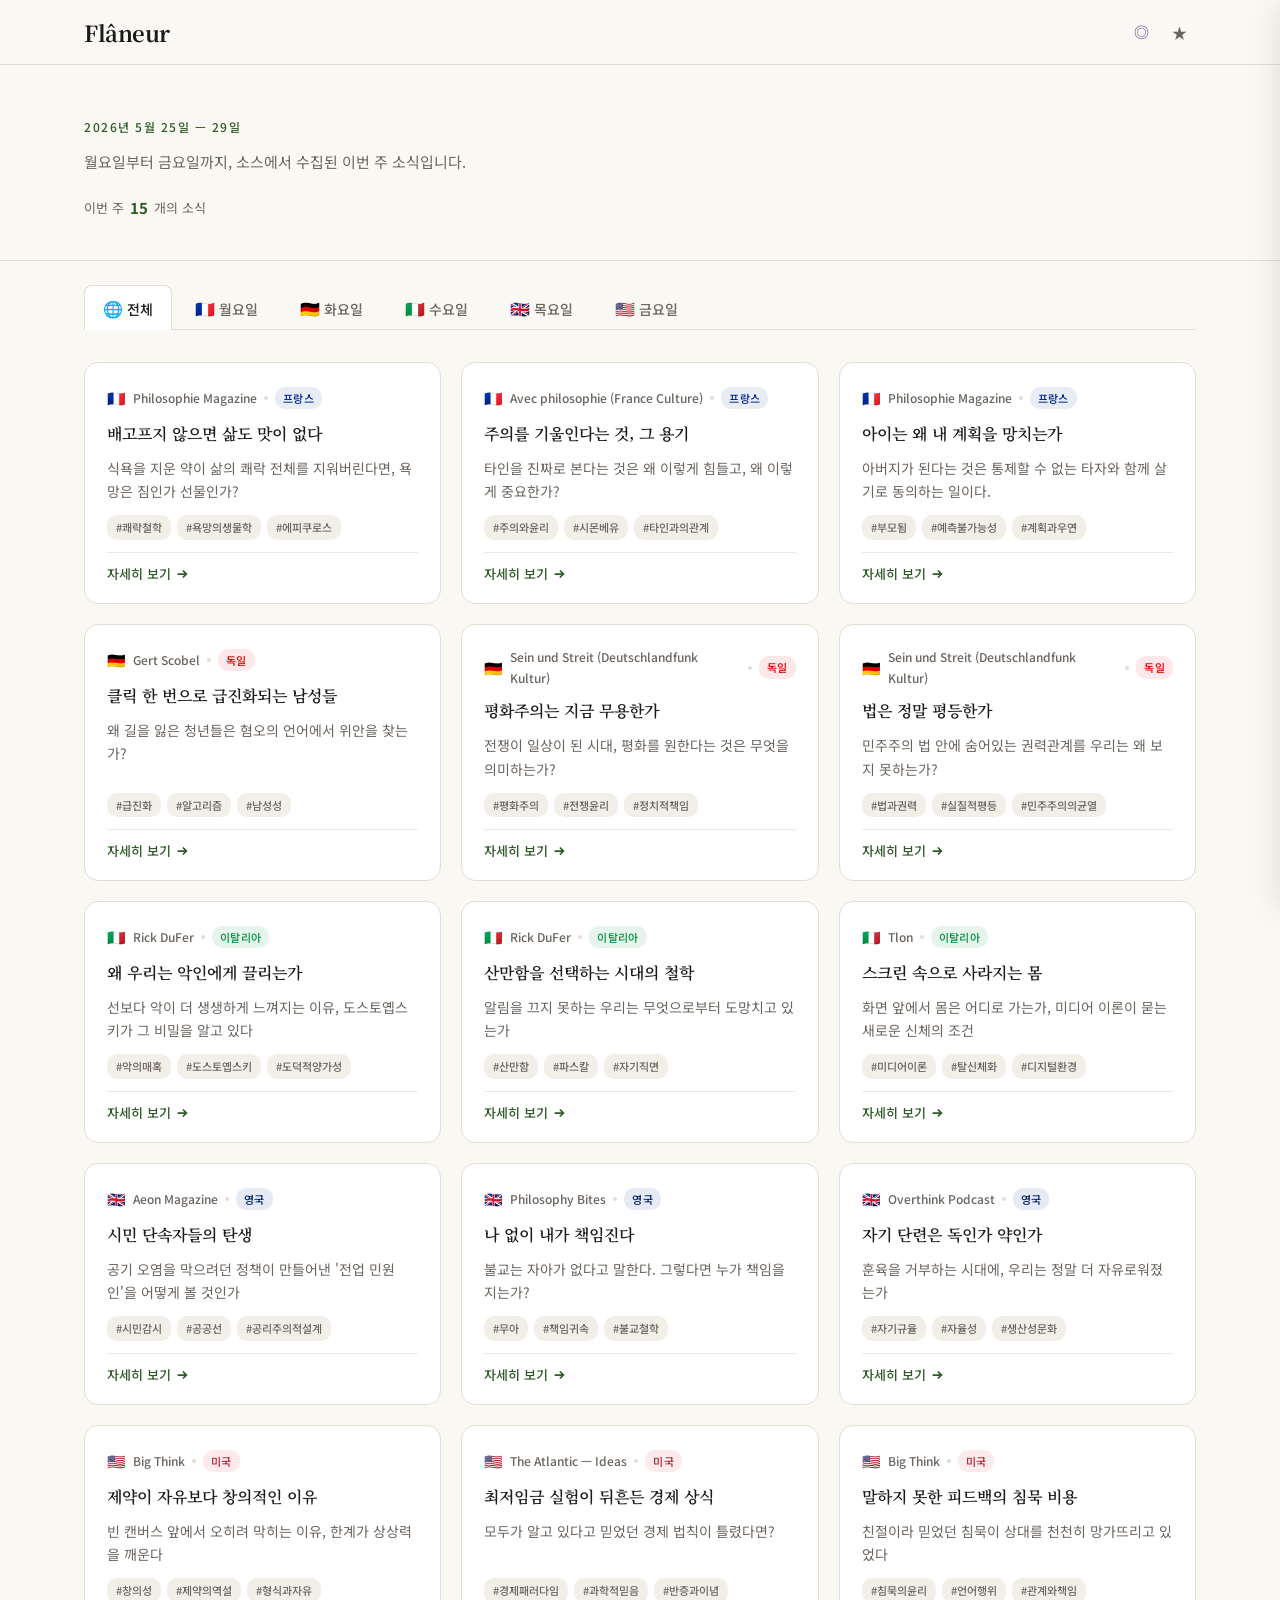
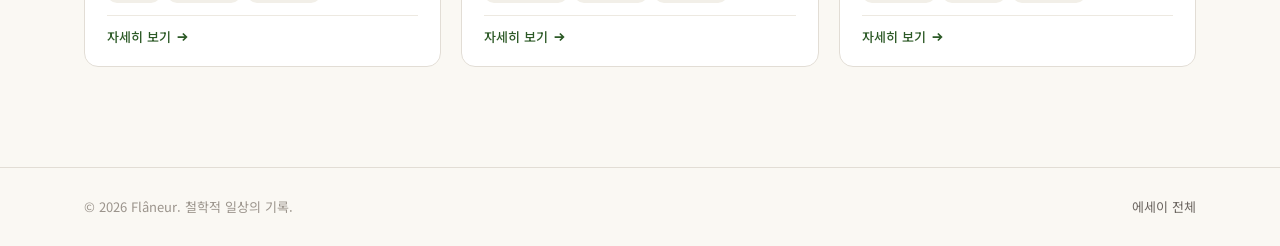
==== commit 64bb5e22: "자동 커밋 — 2026-05-30 09:24" ====
--- a/index.html
+++ b/index.html
@@ -4,7 +4,7 @@
   <meta charset="UTF-8">
   <meta name="viewport" content="width=device-width, initial-scale=1.0">
   <title>Flâneur — 철학적 일상의 기록</title>
-  <meta name="description" content="일상과 철학이 만나는 곳. 한 사람의 철학적 산책 기록.">
+  <meta name="description" content="일상과 철학이 만나는 곳. 월요일부터 금요일까지, 소스에서 수집된 이번 주 소식.">
   <link rel="stylesheet" href="css/style.css">
 </head>
 <body>
@@ -12,89 +12,21 @@
 <!-- ── 헤더 ── -->
 <header class="site-header">
   <div class="container">
-    <button class="site-logo" id="logo-btn" title="로고를 3번 클릭하면 운영자 모드">
+    <button class="site-logo" id="logo-btn">
       <span class="site-logo__kr">Flâneur</span>
     </button>
 
-    <!-- 공개 네비게이션 -->
-    <nav class="site-nav" id="nav-public">
-      <a href="#essay-archive" class="nav-link">에세이</a>
-      <a href="#about" class="nav-link">소개</a>
-    </nav>
-
-    <!-- 운영자 네비게이션 (숨김) -->
-    <nav class="site-nav" id="nav-owner" style="display:none">
-      <span class="owner-badge">운영자</span>
-      <a href="index.html" class="nav-link nav-icon-btn active" data-tooltip="이번 주">☰</a>
+    <nav class="site-nav" id="nav-main">
       <a href="essay.html" class="nav-link nav-icon-btn nav-link--essay" data-tooltip="에세이">◎</a>
-      <a href="write.html" class="nav-link nav-icon-btn" data-tooltip="쓰기">✏</a>
       <button id="nav-saved" class="nav-link nav-icon-btn" data-tooltip="저장함">★</button>
-      <button id="exit-owner-btn" class="nav-link nav-link--exit nav-icon-btn" data-tooltip="나가기">✕</button>
     </nav>
   </div>
 </header>
 
 <!-- ══════════════════════════════════════════
-     공개 화면 (방문자 기본)
+     주간 피드 (초기 화면)
 ══════════════════════════════════════════ -->
-<div id="public-view">
-
-  <!-- 인트로 -->
-  <section class="flaneur-intro">
-    <div class="container--narrow">
-      <p class="flaneur-intro__desc">
-        보들레르의 Flâneur는 파리의 군중 속을 걸었다. 벤야민은 그를 현대성의 목격자라 불렀다. 오늘을 사는 Flâneur, 어디를 걷고 있으며 무엇을 목격하고 있는가.
-      </p>
-    </div>
-  </section>
-
-  <!-- 최신 에세이 -->
-  <section class="latest-essay-section">
-    <div class="container--narrow">
-      <div class="section-label">
-        <span class="section-label__title">최근 에세이</span>
-        <div class="section-label__line"></div>
-      </div>
-      <div id="latest-essay-card" class="latest-essay-card">
-        <div class="latest-essay-card__skeleton">불러오는 중…</div>
-      </div>
-    </div>
-  </section>
-
-  <!-- 에세이 아카이브 -->
-  <section class="essay-archive-section" id="essay-archive">
-    <div class="container--narrow">
-      <div class="section-label">
-        <span class="section-label__title">에세이 전체</span>
-        <div class="section-label__line"></div>
-      </div>
-      <div id="essay-archive-list">
-        <div style="color:var(--text-muted);font-size:14px;padding:20px 0">불러오는 중…</div>
-      </div>
-    </div>
-  </section>
-
-  <!-- 소개 -->
-  <section class="about-section" id="about">
-    <div class="container--narrow">
-      <div class="section-label">
-        <span class="section-label__title">이 공간에 대하여</span>
-        <div class="section-label__line"></div>
-      </div>
-      <div class="about-text">
-        <p>우리는 묻는다. 초연결 세계에서 걷는다는 것은 무엇인가. 인공지능이 도시를 지배할 때, 인간의 우연은 어디에 깃드는가. 중력을 벗어난 자에게 '거리'와 '장소'는 어떤 의미인가.</p>
-        <p>Flâneur의 산책은 골목을 넘어 네트워크로, 궤도로 확장된다. 그러나 철학적 고독만은 언제나 그의 발밑에 남는다.</p>
-      </div>
-    </div>
-  </section>
-
-</div><!-- /public-view -->
-
-
-<!-- ══════════════════════════════════════════
-     운영자 화면 (PIN 인증 후)
-══════════════════════════════════════════ -->
-<div id="owner-view" style="display:none">
+<div id="feed-view">
 
   <!-- 히어로 -->
   <section class="hero">
@@ -132,7 +64,7 @@
     </div>
   </main>
 
-</div><!-- /owner-view -->
+</div><!-- /feed-view -->
 
 
 <!-- ── 뉴스 모달 ── -->
@@ -172,20 +104,6 @@
   </div>
 </aside>
 
-<!-- ── PIN 모달 ── -->
-<div class="pin-overlay" id="pin-overlay">
-  <div class="pin-modal">
-    <button class="modal-close" id="pin-close">✕</button>
-    <div class="pin-modal__icon">🗝</div>
-    <h2 class="pin-modal__title">운영자 모드</h2>
-    <p class="pin-modal__desc">PIN을 입력하면 이번 주 소식 피드를 볼 수 있습니다.</p>
-    <input type="password" class="pin-input" id="pin-input"
-      placeholder="PIN 입력" maxlength="8" inputmode="numeric" autocomplete="off">
-    <p class="pin-error" id="pin-error"></p>
-    <button class="btn btn--primary" id="pin-submit" style="width:100%;justify-content:center">확인</button>
-  </div>
-</div>
-
 <!-- ── 푸터 ── -->
 <footer class="site-footer">
   <div class="container">
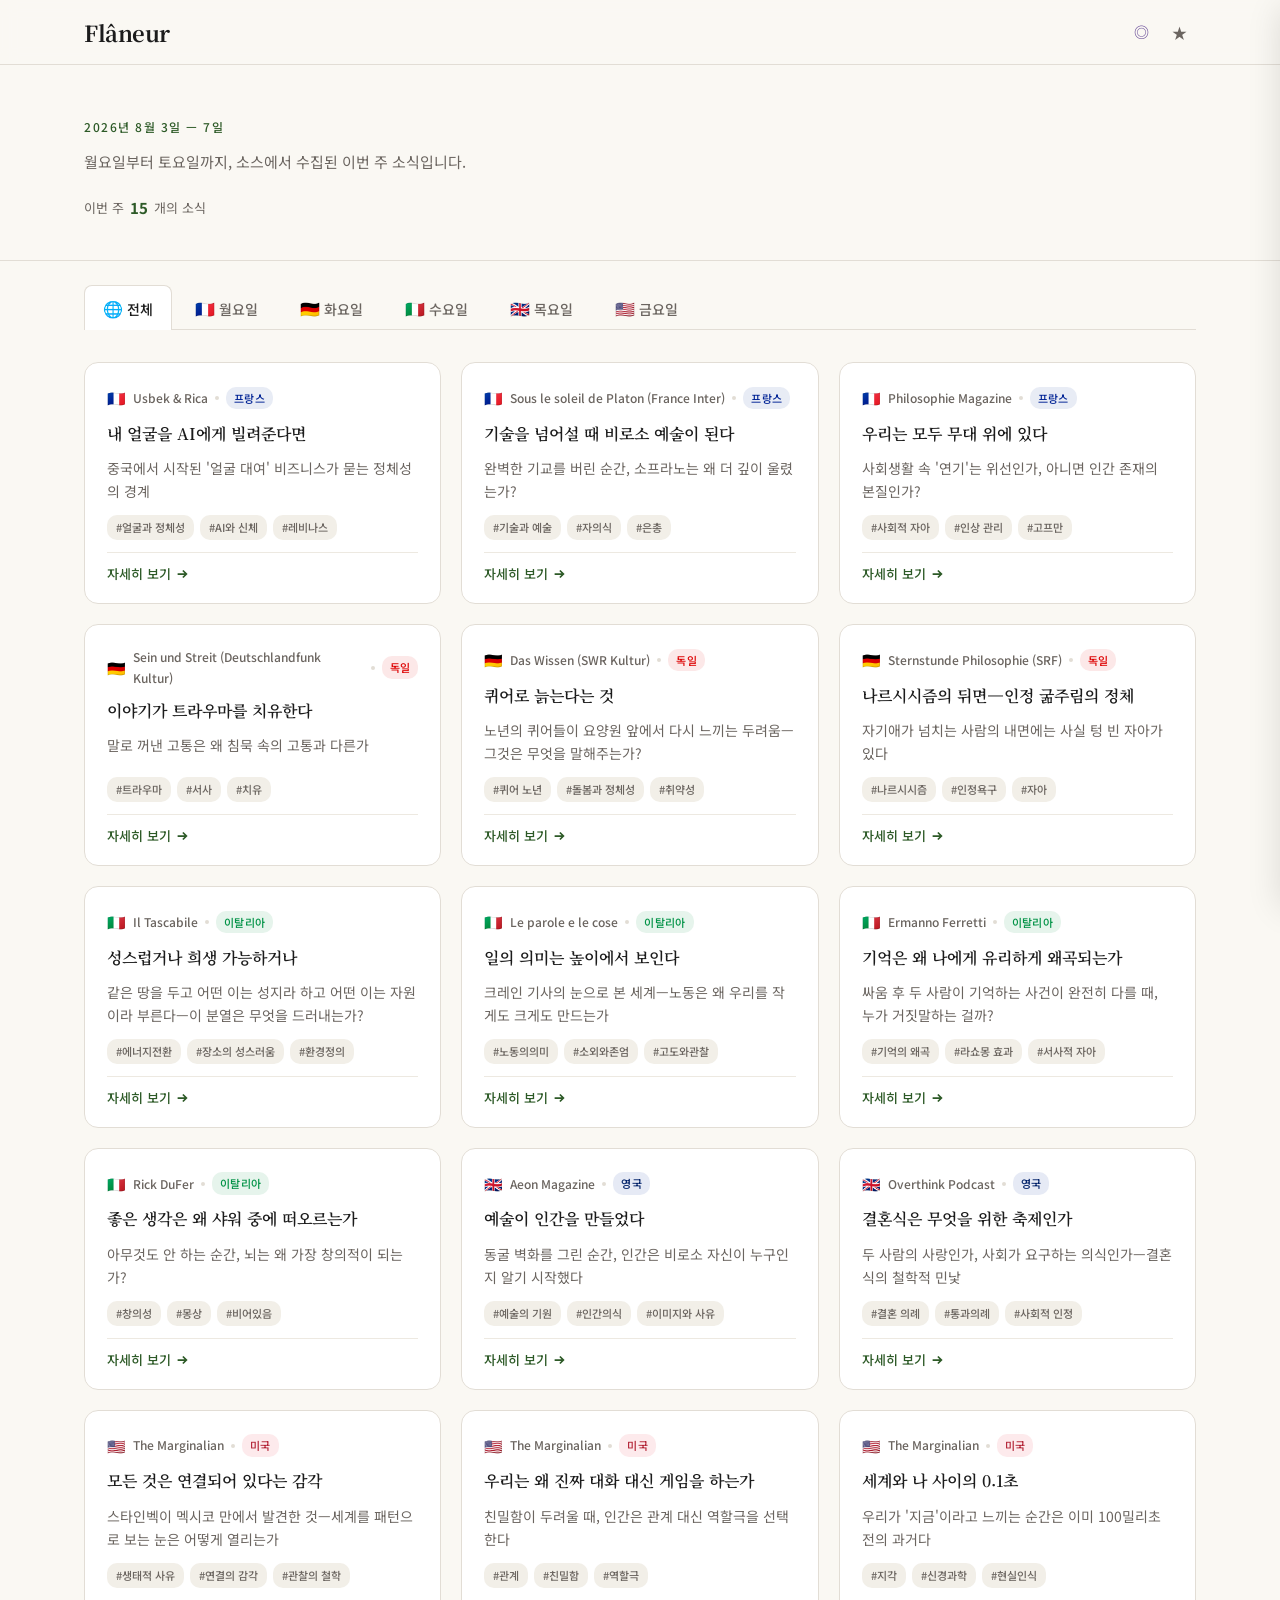
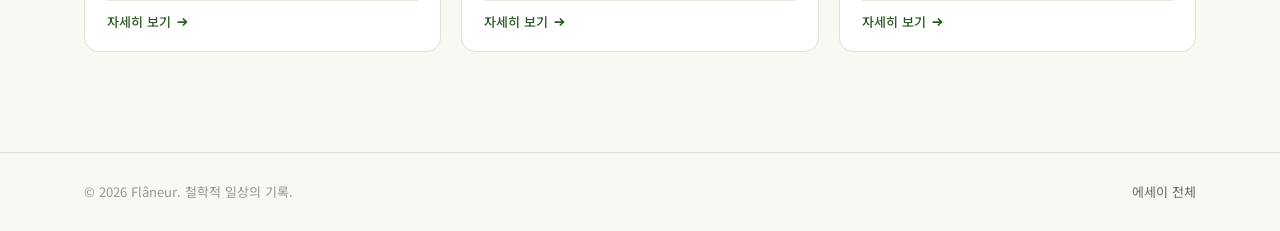
==== commit 9136b634: "토요일(일본) 피드 추가 + 주간(월~토) 철학자 유일성 게이트 - 토요일 = 일본(🇯🇵): sources.json에 일본 RSS 6개 추가(考える人·筑摩·集英社·勁草·현대비즈니스" ====
--- a/index.html
+++ b/index.html
@@ -4,7 +4,7 @@
   <meta charset="UTF-8">
   <meta name="viewport" content="width=device-width, initial-scale=1.0">
   <title>Flâneur — 철학적 일상의 기록</title>
-  <meta name="description" content="일상과 철학이 만나는 곳. 월요일부터 금요일까지, 소스에서 수집된 이번 주 소식.">
+  <meta name="description" content="일상과 철학이 만나는 곳. 월요일부터 토요일까지, 소스에서 수집된 이번 주 소식.">
   <link rel="stylesheet" href="css/style.css">
 </head>
 <body>
@@ -33,7 +33,7 @@
     <div class="container">
       <div class="hero__week" id="hero-week"></div>
       <h1 class="hero__theme" id="hero-theme"></h1>
-      <p class="hero__sub">월요일부터 금요일까지, 소스에서 수집된 이번 주 소식입니다.</p>
+      <p class="hero__sub">월요일부터 토요일까지, 소스에서 수집된 이번 주 소식입니다.</p>
       <div class="hero__meta">
         <span class="hero__count" id="hero-count"></span>
         <button class="saved-badge" id="saved-badge" style="display:none">
--- a/css/style.css
+++ b/css/style.css
@@ -426,6 +426,7 @@
 .saved-panel {
   position: fixed; top: 0; right: 0;
   width: 380px; height: 100vh;
+  height: 100dvh;   /* 모바일 툴바 높이를 제외한 실제 보이는 영역 기준 */
   background: var(--bg-card);
   border-left: 1px solid var(--border);
   z-index: 150;
@@ -527,7 +528,9 @@
 }
 .saved-panel__footer {
   padding: 16px;
+  padding-bottom: calc(16px + env(safe-area-inset-bottom));  /* iOS 홈 인디케이터 대응 */
   border-top: 1px solid var(--border);
+  flex-shrink: 0;   /* 본문이 길어도 footer가 눌리지 않게 */
 }
 
 /* ── 구절 저장 툴팁 ── */
